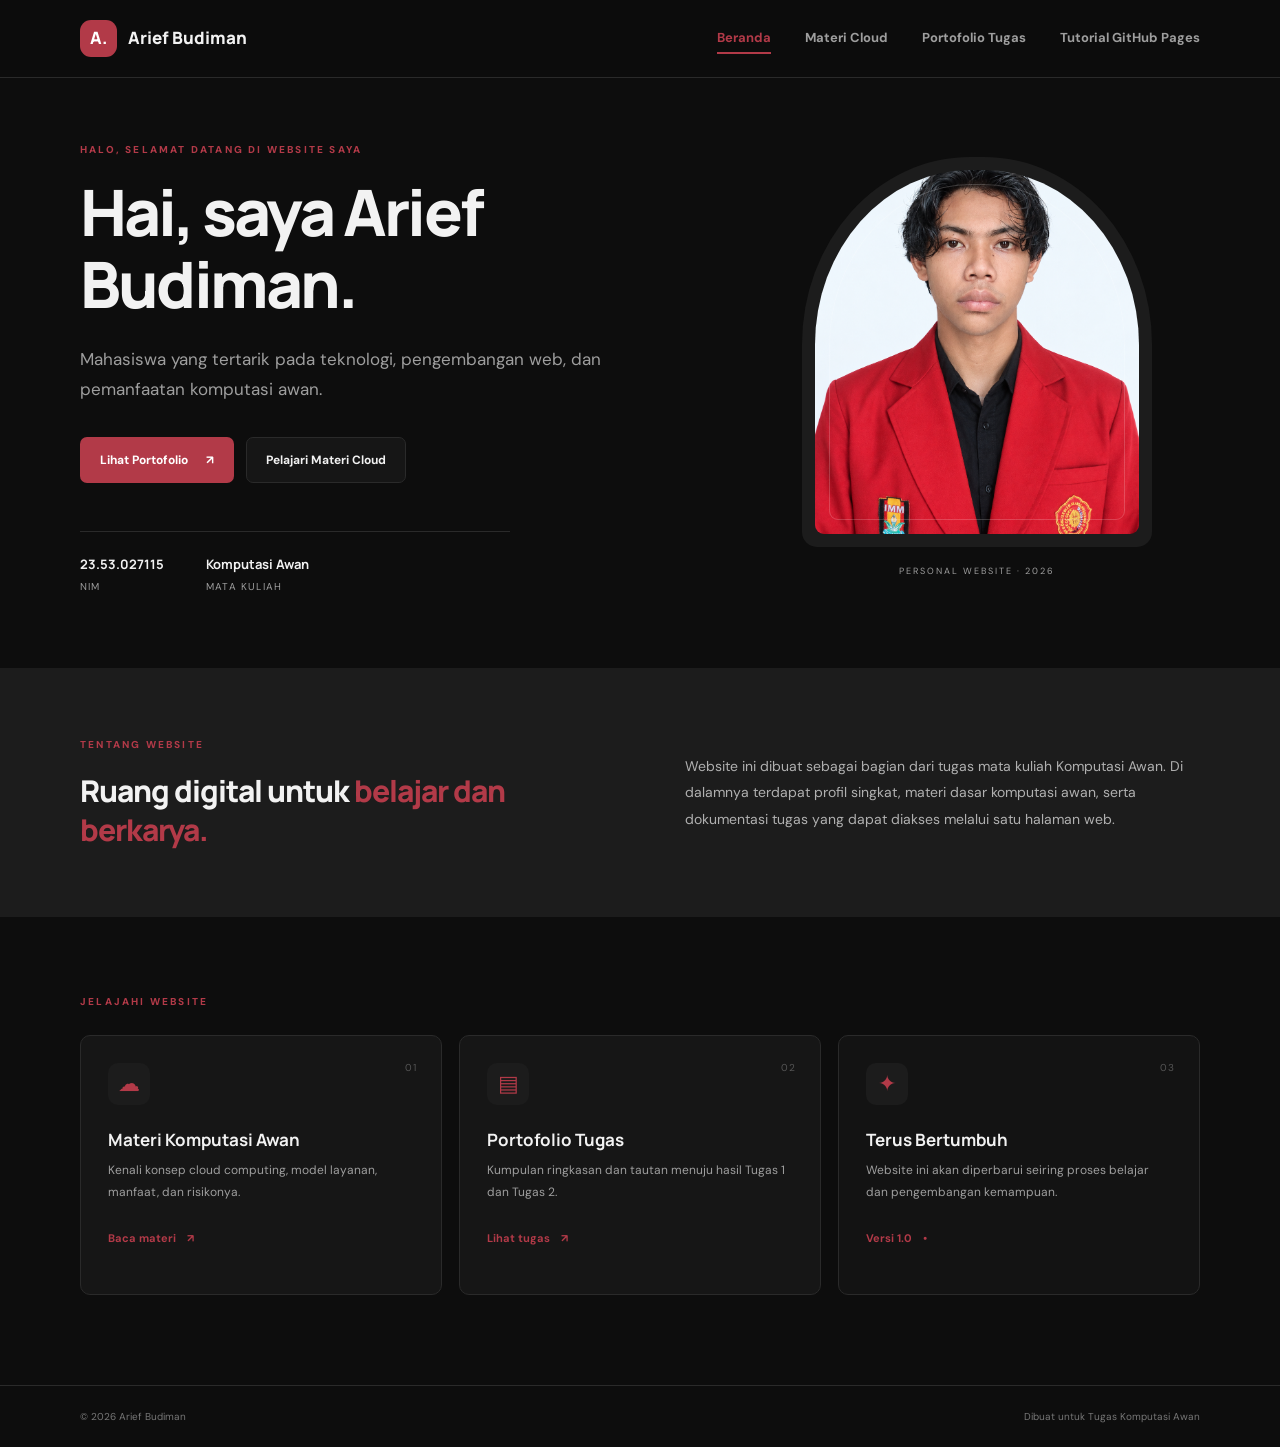
==== index.html @ ff710340 "First Commit" ====
<!doctype html>
<html lang="id">
  <head>
    <meta charset="UTF-8" />
    <meta name="viewport" content="width=device-width, initial-scale=1.0" />
    <meta
      name="description"
      content="Website biodata dan portofolio Arief Budiman."
    />
    <title>Arief Budiman — Beranda</title>
    <link rel="stylesheet" href="assets/css/style.css" />
  </head>
  <body>
    <header class="site-header">
      <nav class="nav container" aria-label="Navigasi utama">
        <a class="brand" href="index.html"
          ><span class="brand-mark">A.</span><span>Arief Budiman</span></a
        >
        <button
          class="menu-toggle"
          aria-label="Buka menu"
          aria-expanded="false"
        >
          ☰
        </button>
        <div class="nav-links">
          <a class="active" href="index.html">Beranda</a
          ><a href="materi.html">Materi Cloud</a
          ><a href="portofolio.html">Portofolio Tugas</a
          ><a href="guide.html">Tutorial GitHub Pages</a>
        </div>
      </nav>
    </header>
    <main>
      <section class="hero container">
        <div class="hero-copy">
          <p class="eyebrow">HALO, SELAMAT DATANG DI WEBSITE SAYA</p>
          <h1>Hai, saya<span> </span>Arief Budiman.</h1>
          <p class="lead">
            Mahasiswa yang tertarik pada teknologi, pengembangan web, dan
            pemanfaatan komputasi awan.
          </p>
          <div class="hero-actions">
            <a class="btn primary" href="portofolio.html"
              >Lihat Portofolio <span>↗</span></a
            ><a class="btn secondary" href="materi.html"
              >Pelajari Materi Cloud</a
            >
          </div>
          <div class="quick-facts">
            <div><strong>23.53.027115</strong><small>NIM</small></div>
            <div><strong>Komputasi Awan</strong><small>Mata Kuliah</small></div>
          </div>
        </div>
        <div class="photo-wrap">
          <div class="photo-frame">
            <img
              src="assets/images/Profil.jpg"
              alt="Foto Arief Budiman"
              style="
                width: 100%;
                height: 100%;
                object-fit: cover;
                border-radius: 48% 48% 9px 9px;
                display: block;
              "
            />
          </div>
          <span class="photo-note">PERSONAL WEBSITE · 2026</span>
        </div>
      </section>
      <section class="intro-section">
        <div class="container intro-grid reveal">
          <div>
            <p class="eyebrow">TENTANG WEBSITE</p>
            <h2>Ruang digital untuk <span>belajar dan berkarya.</span></h2>
          </div>
          <p class="body-copy">
            Website ini dibuat sebagai bagian dari tugas mata kuliah Komputasi
            Awan. Di dalamnya terdapat profil singkat, materi dasar komputasi
            awan, serta dokumentasi tugas yang dapat diakses melalui satu
            halaman web.
          </p>
        </div>
      </section>
      <section class="container feature-section">
        <p class="eyebrow">JELAJAHI WEBSITE</p>
        <div class="feature-grid">
          <a class="feature-card reveal" href="materi.html"
            ><span class="card-number">01</span
            ><span class="feature-icon">☁</span>
            <h3>Materi Komputasi Awan</h3>
            <p>
              Kenali konsep cloud computing, model layanan, manfaat, dan
              risikonya.
            </p>
            <span class="card-link">Baca materi <b>↗</b></span></a
          >
          <a class="feature-card reveal" href="portofolio.html"
            ><span class="card-number">02</span
            ><span class="feature-icon">▤</span>
            <h3>Portofolio Tugas</h3>
            <p>
              Kumpulan ringkasan dan tautan menuju hasil Tugas 1 dan Tugas 2.
            </p>
            <span class="card-link">Lihat tugas <b>↗</b></span></a
          >
          <div class="feature-card muted-card reveal">
            <span class="card-number">03</span
            ><span class="feature-icon">✦</span>
            <h3>Terus Bertumbuh</h3>
            <p>
              Website ini akan diperbarui seiring proses belajar dan
              pengembangan kemampuan.
            </p>
            <span class="card-link">Versi 1.0 <b>•</b></span>
          </div>
        </div>
      </section>
    </main>
    <footer class="footer">
      <div class="container footer-inner">
        <span>© 2026 Arief Budiman</span
        ><span>Dibuat untuk Tugas Komputasi Awan</span>
      </div>
    </footer>
    <script src="assets/js/main.js"></script>
  </body>
</html>
---- assets/css/style.css ----
@import url('https://fonts.googleapis.com/css2?family=DM+Sans:wght@400;500;600;700&family=Manrope:wght@400;500;600;700;800&display=swap');
:root{--ink:#f2f2f2;--muted:#9e9e9e;--accent:#b23a48;--accent-dark:#8f2733;--accent-hover:#c9505e;--surface:#1c1c1c;--paper:#0d0d0d;--line:#2a2a2a;--card:#161616;--gray:#8a8a8a}
*{box-sizing:border-box}html{scroll-behavior:smooth}body{margin:0;background:var(--paper);color:var(--ink);font-family:'DM Sans',sans-serif;line-height:1.7}a{color:inherit;text-decoration:none}.container{width:min(1120px,calc(100% - 48px));margin:auto}.site-header{height:78px;border-bottom:1px solid var(--line);background:rgba(13,13,13,.94);position:sticky;top:0;z-index:10;backdrop-filter:blur(12px)}.nav{height:100%;display:flex;align-items:center;justify-content:space-between}.brand{display:flex;align-items:center;gap:11px;font-family:Manrope,sans-serif;font-weight:800;font-size:17px}.brand-mark{width:37px;height:37px;display:grid;place-items:center;background:var(--accent);color:#fff;border-radius:11px;font-size:17px}.nav-links{display:flex;gap:34px;align-items:center}.nav-links a{font-size:13px;font-weight:700;color:var(--muted);transition:.2s}.nav-links a:hover,.nav-links a.active{color:var(--accent)}.menu-toggle{display:none;border:0;background:none;font-size:25px;color:var(--ink)}
.hero{min-height:590px;display:grid;grid-template-columns:1.15fr .85fr;align-items:center;gap:70px;padding-top:55px;padding-bottom:65px}.eyebrow{font-size:10px;letter-spacing:2.2px;font-weight:800;color:var(--accent);margin:0 0 18px}.hero h1,.page-hero h1{font:800 clamp(42px,5vw,64px)/1.13 Manrope,sans-serif;letter-spacing:-2.8px;margin:0 0 23px}.hero h1 span,.page-hero h1 span,.intro-grid h2 span{color:var(--accent)}.lead{font-size:17px;line-height:1.8;color:var(--muted);max-width:560px;margin:0}.hero-actions{display:flex;gap:12px;margin-top:32px;flex-wrap:wrap}.btn{display:inline-flex;align-items:center;justify-content:center;gap:18px;padding:12px 19px;border-radius:7px;font-size:12px;font-weight:700;transition:.2s;border:1px solid transparent}.btn.primary{background:var(--accent);color:#fff}.btn.primary:hover{background:var(--accent-hover);transform:translateY(-2px)}.btn.secondary{border-color:var(--line);background:var(--card)}.btn.secondary:hover,.btn.outline:hover{border-color:var(--accent);color:var(--accent)}.quick-facts{display:flex;gap:42px;margin-top:48px;padding-top:23px;border-top:1px solid var(--line);max-width:430px}.quick-facts div{display:flex;flex-direction:column}.quick-facts strong{font:700 13px Manrope}.quick-facts small{font-size:10px;color:var(--muted);letter-spacing:1.2px;text-transform:uppercase;margin-top:5px}.photo-wrap{display:flex;flex-direction:column;align-items:center}.photo-frame{width:min(100%,350px);height:390px;background:#1c1c1c;padding:13px;border-radius:48% 48% 15px 15px;position:relative}.photo-frame:before{content:"";position:absolute;inset:27px;border:1px solid rgba(255,255,255,.18);border-radius:48% 48% 9px 9px;pointer-events:none}.photo-placeholder{height:100%;border:1.5px dashed #444;border-radius:48% 48% 9px 9px;display:flex;align-items:center;justify-content:center;flex-direction:column;color:#888;gap:8px}.photo-icon{font-size:35px;font-weight:300}.photo-placeholder strong{font:700 14px Manrope}.photo-placeholder small{font-size:11px}.photo-note{font-size:9px;letter-spacing:2px;color:var(--muted);margin-top:17px}.intro-section{background:var(--surface);padding:68px 0}.intro-grid{display:grid;grid-template-columns:1fr 1fr;gap:90px;align-items:center}.intro-grid h2,.section-heading h2{font:800 30px/1.3 Manrope;letter-spacing:-1px;margin:0}.body-copy{color:#b0b0b0;font-size:14px;line-height:1.9;margin:0}.feature-section{padding-top:76px;padding-bottom:90px}.feature-grid{display:grid;grid-template-columns:repeat(3,1fr);gap:17px;margin-top:25px}.feature-card{background:var(--card);border:1px solid var(--line);border-radius:10px;padding:27px;min-height:260px;position:relative;transition:.2s}.feature-card[href]:hover{transform:translateY(-4px);border-color:#555;box-shadow:0 12px 30px #00000050}.card-number{position:absolute;right:24px;top:23px;color:#555;font-size:10px;letter-spacing:1px}.feature-icon{display:grid;place-items:center;width:42px;height:42px;background:var(--surface);border-radius:10px;color:var(--accent);font-size:22px}.feature-card h3{font:700 17px Manrope;margin:23px 0 9px}.feature-card p{font-size:12px;color:var(--muted);line-height:1.8;margin:0 0 20px}.card-link{font-size:11px;font-weight:700;color:var(--accent)}.card-link b{margin-left:8px}.muted-card{background:#131313}.footer{border-top:1px solid var(--line);padding:22px 0}.footer-inner{display:flex;justify-content:space-between;color:#777;font-size:10px}
.page-hero{padding-top:82px;padding-bottom:52px}.page-hero h1{font-size:clamp(40px,5vw,58px);max-width:800px}.page-hero .lead{max-width:680px}.content-section{padding:28px 0 52px}.section-heading{margin-bottom:24px}.section-kicker{display:block;color:var(--accent);font-size:9px;letter-spacing:2px;font-weight:800;margin-bottom:10px}.article-panel{background:var(--card);border:1px solid var(--line);border-radius:10px;padding:28px 32px;color:#b0b0b0;font-size:14px;line-height:1.95}.article-panel p{margin:0 0 13px}.article-panel p:last-child{margin:0}.service-grid{display:grid;grid-template-columns:repeat(3,1fr);gap:16px}.service-card{padding:25px;background:var(--card);border:1px solid var(--line);border-radius:10px}.service-top{display:flex;align-items:center;justify-content:space-between}.service-symbol{width:39px;height:39px;display:grid;place-items:center;background:var(--surface);border-radius:9px;color:var(--accent);font:800 17px Manrope}.tag{font-size:9px;letter-spacing:1px;font-weight:800;color:var(--accent);background:var(--surface);padding:5px 8px;border-radius:4px}.service-card h3{font:800 27px Manrope;margin:21px 0 0}.service-card h4{font:600 11px Manrope;color:var(--muted);margin:0 0 13px}.service-card p{font-size:12px;color:var(--muted);line-height:1.85;min-height:110px}.example{border-top:1px solid var(--line);padding-top:13px;display:flex;flex-direction:column;gap:4px;font-size:11px}.example b{color:var(--ink)}.example span{color:var(--muted)}.pros-cons{display:grid;grid-template-columns:1fr 1fr;gap:16px}.info-panel{background:var(--card);border:1px solid var(--line);border-radius:10px;padding:25px}.info-panel h3{font:700 16px Manrope;margin:0 0 15px}.info-panel ul{padding-left:18px;margin:0;color:var(--muted);font-size:12px;line-height:2}.info-panel li{padding:3px 0}.info-panel li b{color:var(--ink)}.status-dot{display:inline-block;width:8px;height:8px;border-radius:50%;margin-right:7px}.good{background:var(--accent)}.risk{background:#888}.note-banner{margin-top:25px;margin-bottom:85px;background:var(--accent-dark);color:#fff;padding:34px 38px;border-radius:11px;display:flex;align-items:center;justify-content:space-between;gap:30px}.note-banner .eyebrow{color:rgba(255,255,255,.85);margin-bottom:8px}.note-banner h2{font:700 20px Manrope;margin:0 0 7px}.note-banner p{font-size:12px;color:rgba(255,255,255,.75);margin:0}.btn.light{background:#f2f2f2;color:#0d0d0d;white-space:nowrap}.portfolio-list{border-top:1px solid var(--line)}.portfolio-item{display:grid;grid-template-columns:60px 1fr auto;gap:20px;align-items:center;padding:30px 8px;border-bottom:1px solid var(--line)}.portfolio-index{font:700 19px Manrope;color:#555}.portfolio-main h2{font:700 19px Manrope;margin:10px 0 5px}.portfolio-main p{font-size:12px;color:var(--muted);margin:0;max-width:650px}.portfolio-meta{font-size:10px;color:#777;margin-top:12px}.pending,.completed{font-weight:700;color:#aaa;margin-left:6px}.completed{color:var(--accent)}.btn.outline{border-color:var(--line);background:var(--card);white-space:nowrap}.current-label{font-size:11px;color:var(--accent);font-weight:700;padding:9px 13px;background:var(--surface);border-radius:5px}.tip-panel{display:flex;gap:15px;background:#1a1a1a;border:1px solid #2a2a2a;border-radius:9px;padding:19px 22px;margin-top:27px}.tip-icon{width:22px;height:22px;flex:none;display:grid;place-items:center;background:#2a2a2a;border-radius:50%;color:var(--accent);font-weight:800;font-size:12px}.tip-panel b{font-size:12px}.tip-panel p{font-size:11px;color:var(--muted);margin:4px 0 0;line-height:1.8}.tip-panel code{background:#2a2a2a;padding:2px 5px;border-radius:3px}
@media(max-width:760px){.container{width:min(100% - 36px,560px)}.site-header{height:68px}.menu-toggle{display:block}.nav-links{display:none;position:absolute;top:67px;left:0;right:0;background:var(--paper);padding:18px 24px 22px;border-bottom:1px solid var(--line);flex-direction:column;align-items:flex-start;gap:17px}.nav-links.open{display:flex}.hero{grid-template-columns:1fr;gap:42px;padding-top:60px}.hero h1{font-size:46px}.photo-wrap{grid-row:1}.photo-frame{height:300px;width:260px}.hero-copy{grid-row:2}.intro-grid,.feature-grid,.service-grid,.pros-cons{grid-template-columns:1fr;gap:20px}.intro-grid{gap:22px}.intro-section{padding:48px 0}.feature-section{padding:55px 0}.feature-card{min-height:220px}.page-hero{padding-top:60px}.article-panel{padding:22px}.service-card p{min-height:0}.note-banner{align-items:flex-start;flex-direction:column;margin-bottom:55px;padding:27px}.portfolio-item{grid-template-columns:35px 1fr;gap:13px}.portfolio-item>.btn,.portfolio-item>.current-label{grid-column:2;justify-self:start}.footer-inner{gap:10px;flex-direction:column}.quick-facts{gap:24px}}
@keyframes fade-up{from{opacity:0;transform:translateY(24px)}to{opacity:1;transform:translateY(0)}}@keyframes fade-down{from{opacity:0;transform:translateY(-18px)}to{opacity:1;transform:translateY(0)}}.site-header{animation:fade-down .6s cubic-bezier(.22,.61,.36,1) both}.hero-copy>*{animation:fade-up .7s cubic-bezier(.22,.61,.36,1) both}.hero-copy>*:nth-child(1){animation-delay:.05s}.hero-copy>*:nth-child(2){animation-delay:.15s}.hero-copy>*:nth-child(3){animation-delay:.25s}.hero-copy>*:nth-child(4){animation-delay:.35s}.hero-copy>*:nth-child(5){animation-delay:.45s}.photo-wrap{animation:fade-up .7s cubic-bezier(.22,.61,.36,1) both;animation-delay:.2s}.page-hero>*{animation:fade-up .7s cubic-bezier(.22,.61,.36,1) both}.page-hero>*:nth-child(1){animation-delay:.05s}.page-hero>*:nth-child(2){animation-delay:.15s}.page-hero>*:nth-child(3){animation-delay:.25s}.reveal{opacity:0;transform:translateY(24px);transition:opacity .6s cubic-bezier(.22,.61,.36,1),transform .6s cubic-bezier(.22,.61,.36,1)}.reveal-visible{opacity:1;transform:translateY(0)}.feature-card.reveal:nth-child(2){transition-delay:.08s}.feature-card.reveal:nth-child(3){transition-delay:.16s}.service-card.reveal:nth-child(2){transition-delay:.08s}.service-card.reveal:nth-child(3){transition-delay:.16s}.info-panel.reveal:nth-child(2){transition-delay:.08s}.portfolio-item.reveal:nth-child(2){transition-delay:.08s}.portfolio-item.reveal:nth-child(3){transition-delay:.16s}.btn{transition:transform .2s cubic-bezier(.22,.61,.36,1),background .2s,color .2s,border-color .2s}.btn:hover{transform:translateY(-2px)}.feature-card,.service-card,.info-panel,.article-panel{transition:transform .25s cubic-bezier(.22,.61,.36,1),border-color .25s,box-shadow .25s}.feature-icon,.service-symbol{transition:transform .25s cubic-bezier(.22,.61,.36,1)}.feature-card[href]:hover .feature-icon,.service-card:hover .service-symbol{transform:scale(1.06)}.nav-links a{position:relative}.nav-links a::after{content:"";position:absolute;left:0;bottom:-4px;width:0;height:2px;background:var(--accent);transition:width .25s cubic-bezier(.22,.61,.36,1)}.nav-links a:hover::after,.nav-links a.active::after{width:100%}@media(prefers-reduced-motion:reduce){*{animation:none!important;transition:none!important}.reveal{opacity:1;transform:none}}
.guide-meta{display:flex;gap:12px;flex-wrap:wrap;margin-top:28px}.guide-meta span{font-size:11px;color:var(--muted);background:var(--surface);border:1px solid var(--line);padding:7px 13px;border-radius:20px}.guide-callout{background:var(--surface);border:1px solid var(--line);border-left:3px solid var(--accent);border-radius:10px;padding:22px 26px}.guide-callout strong{display:block;font:700 14px Manrope;margin-bottom:8px}.guide-callout p{font-size:12px;color:var(--muted);line-height:1.85;margin:0}.guide-callout code,.guide-step code{background:#2a2a2a;padding:2px 6px;border-radius:3px;font-size:11px;color:var(--ink)}.guide-steps{display:flex;flex-direction:column;gap:18px}.guide-step{display:grid;grid-template-columns:58px 1fr;gap:24px;padding:28px 30px;background:var(--card);border:1px solid var(--line);border-radius:12px}.guide-step-number{width:54px;height:54px;display:grid;place-items:center;background:var(--accent);color:#fff;border-radius:13px;font:800 19px Manrope}.guide-step-content h2{font:800 23px Manrope;margin:0 0 10px}.guide-step-content p{font-size:13px;color:var(--muted);line-height:1.9;margin:0 0 13px}.guide-step-content a{color:var(--accent);font-weight:700}.guide-step-content ul{padding-left:18px;margin:0 0 14px;color:var(--muted);font-size:13px;line-height:2}.guide-note{font-size:11px;color:#888;border-left:2px solid var(--line);padding-left:13px;margin-bottom:0!important}.guide-code{background:#101010;border:1px solid var(--line);border-radius:10px;padding:16px 18px;margin-top:16px}.guide-code span{display:block;font-size:10px;letter-spacing:1px;text-transform:uppercase;color:#777;margin-bottom:10px}.guide-code pre{margin:0;font-family:ui-monospace,monospace;font-size:12px;color:var(--ink);line-height:1.7;white-space:pre}.guide-settings{display:grid;grid-template-columns:repeat(3,1fr);gap:12px;margin:16px 0 18px}.guide-settings div{background:var(--surface);border:1px solid var(--line);border-radius:9px;padding:15px 17px}.guide-settings small{display:block;font-size:9px;letter-spacing:1px;text-transform:uppercase;color:#777;margin-bottom:7px}.guide-settings strong{font:700 13px Manrope;color:var(--ink)}.guide-url{display:inline-block;font-family:ui-monospace,monospace;font-size:13px;color:var(--accent);background:var(--surface);border:1px solid var(--line);border-radius:8px;padding:10px 16px;margin:6px 0 16px}.guide-warning-grid{display:grid;grid-template-columns:1fr 1fr;gap:16px}.guide-warning-grid .info-panel p{font-size:12px;color:var(--muted);line-height:1.9;margin:0}.guide-step.reveal:nth-child(2){transition-delay:.06s}.guide-step.reveal:nth-child(3){transition-delay:.12s}.guide-step.reveal:nth-child(4){transition-delay:.18s}.guide-step.reveal:nth-child(5){transition-delay:.24s}
@media(max-width:760px){.guide-step{grid-template-columns:1fr;gap:16px;padding:22px}.guide-settings{grid-template-columns:1fr}.guide-warning-grid{grid-template-columns:1fr}.guide-meta{gap:9px}}
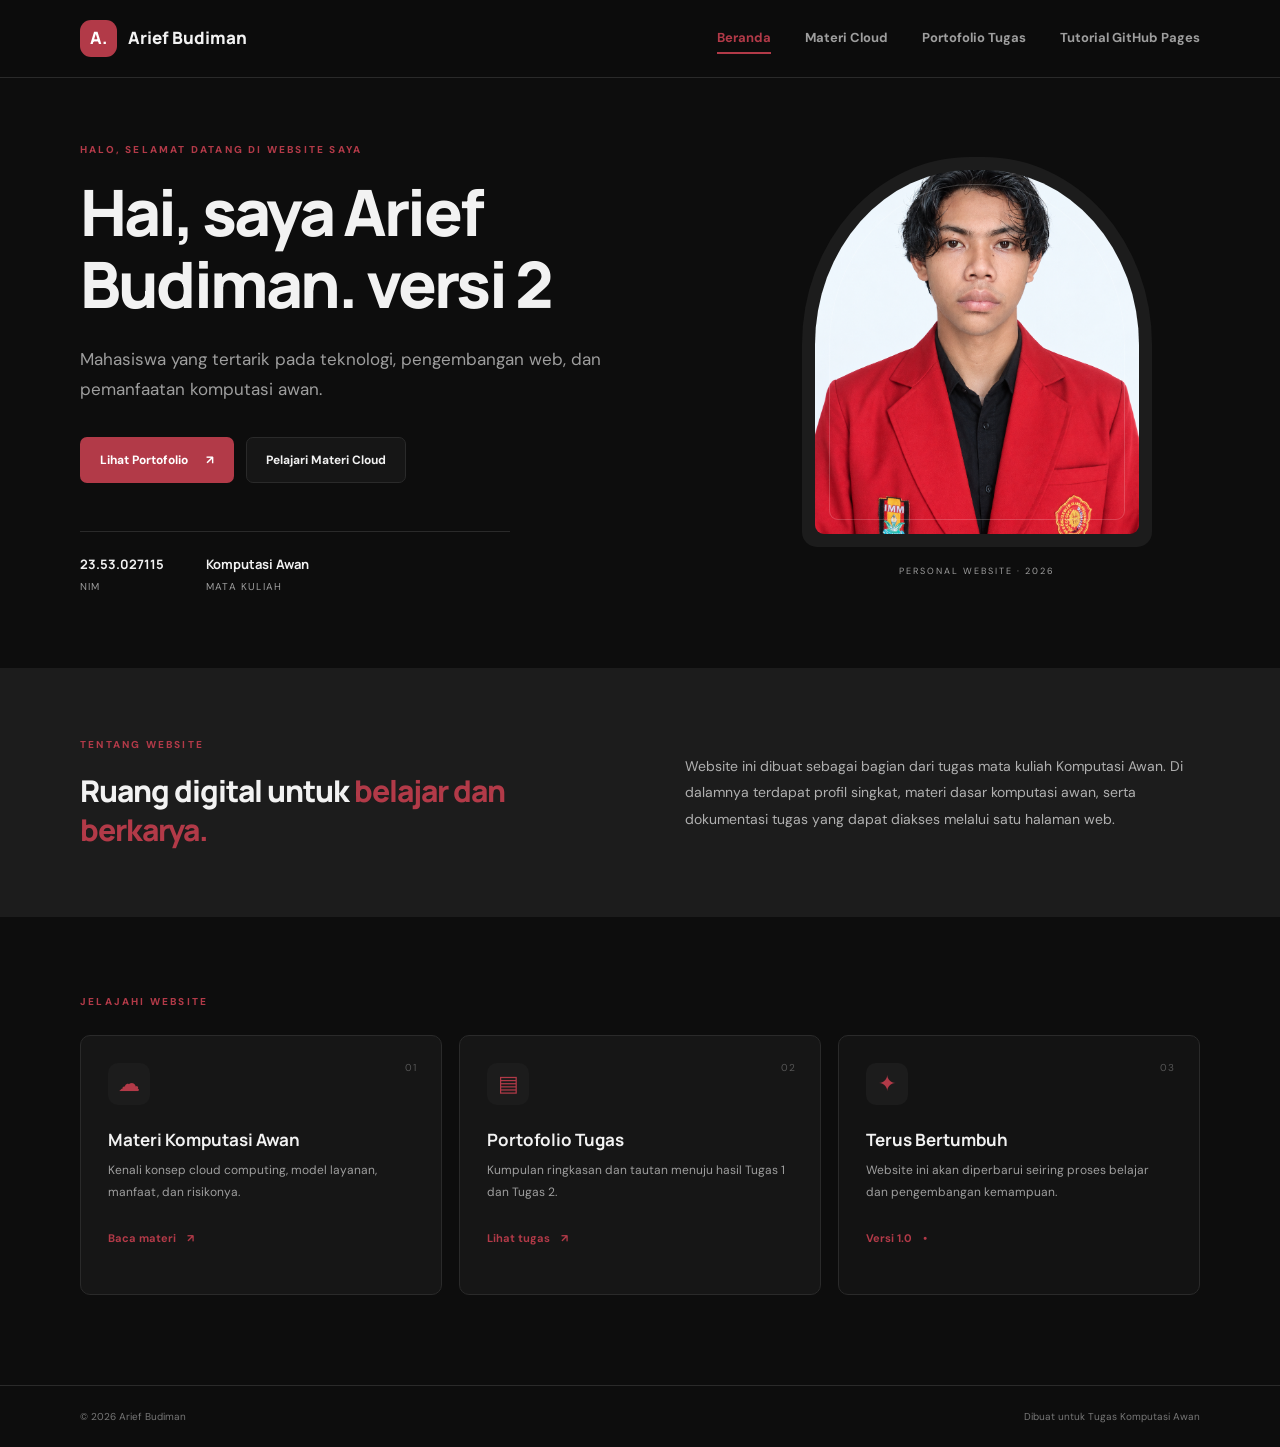
==== commit dc053bce: "Perubahan Versi 2" ====
--- a/index.html
+++ b/index.html
@@ -35,7 +35,7 @@
       <section class="hero container">
         <div class="hero-copy">
           <p class="eyebrow">HALO, SELAMAT DATANG DI WEBSITE SAYA</p>
-          <h1>Hai, saya<span> </span>Arief Budiman.</h1>
+          <h1>Hai, saya<span> </span>Arief Budiman. versi 2</h1>
           <p class="lead">
             Mahasiswa yang tertarik pada teknologi, pengembangan web, dan
             pemanfaatan komputasi awan.
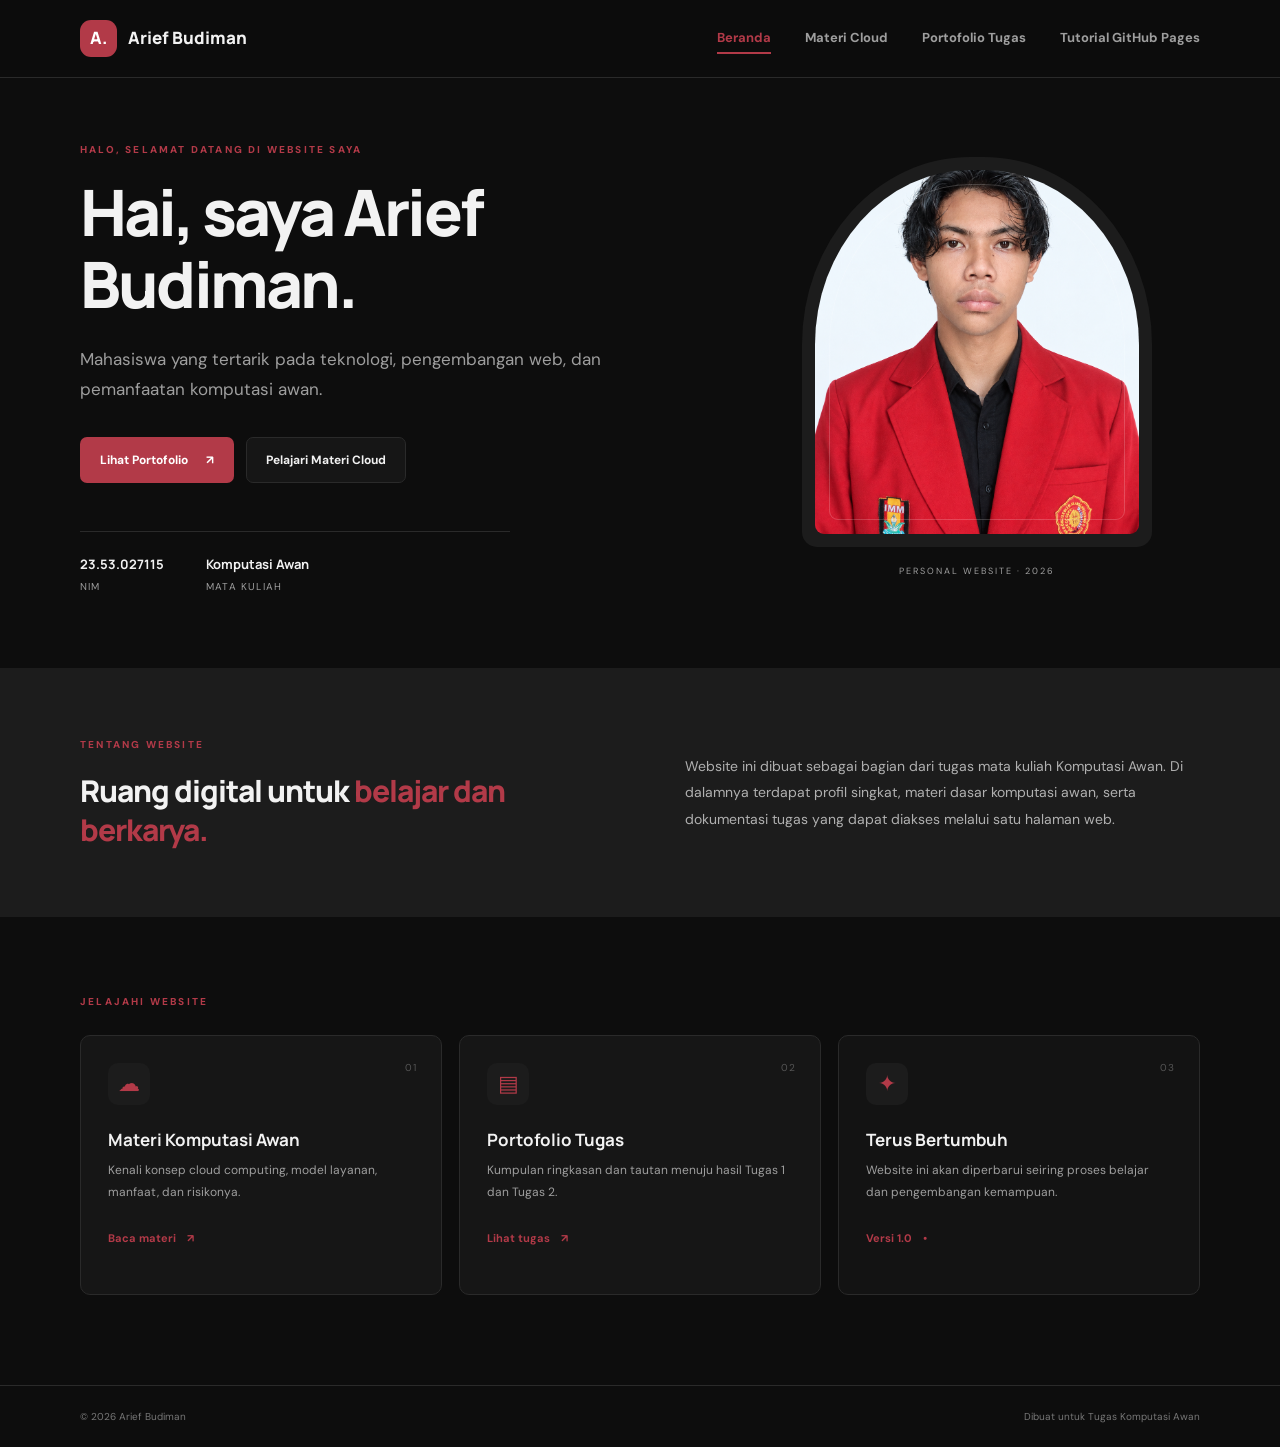
==== commit c3e2f70e: "Fix heading tag in index.html" ====
--- a/index.html
+++ b/index.html
@@ -35,7 +35,7 @@
       <section class="hero container">
         <div class="hero-copy">
           <p class="eyebrow">HALO, SELAMAT DATANG DI WEBSITE SAYA</p>
-          <h1>Hai, saya<span> </span>Arief Budiman. versi 2</h1>
+          <h1>Hai, saya<span> </span>Arief Budiman.</h1>
           <p class="lead">
             Mahasiswa yang tertarik pada teknologi, pengembangan web, dan
             pemanfaatan komputasi awan.
